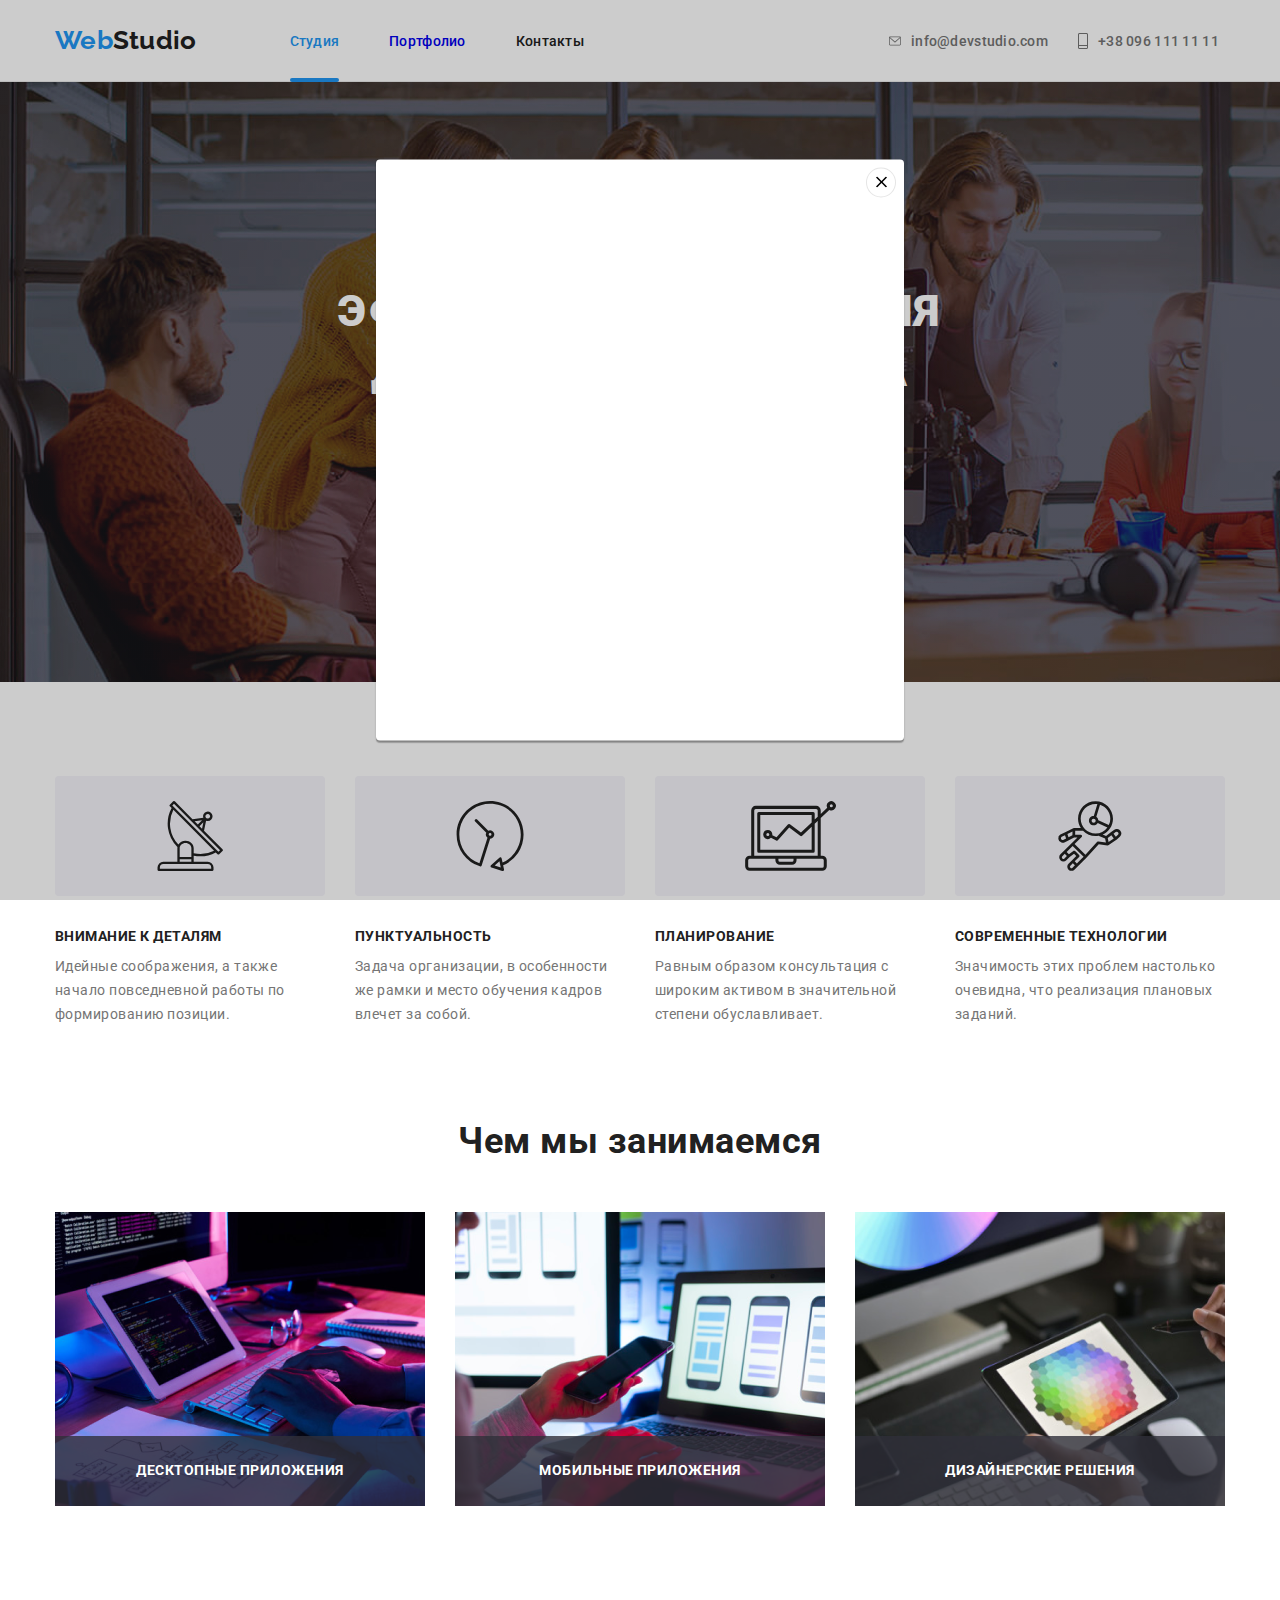
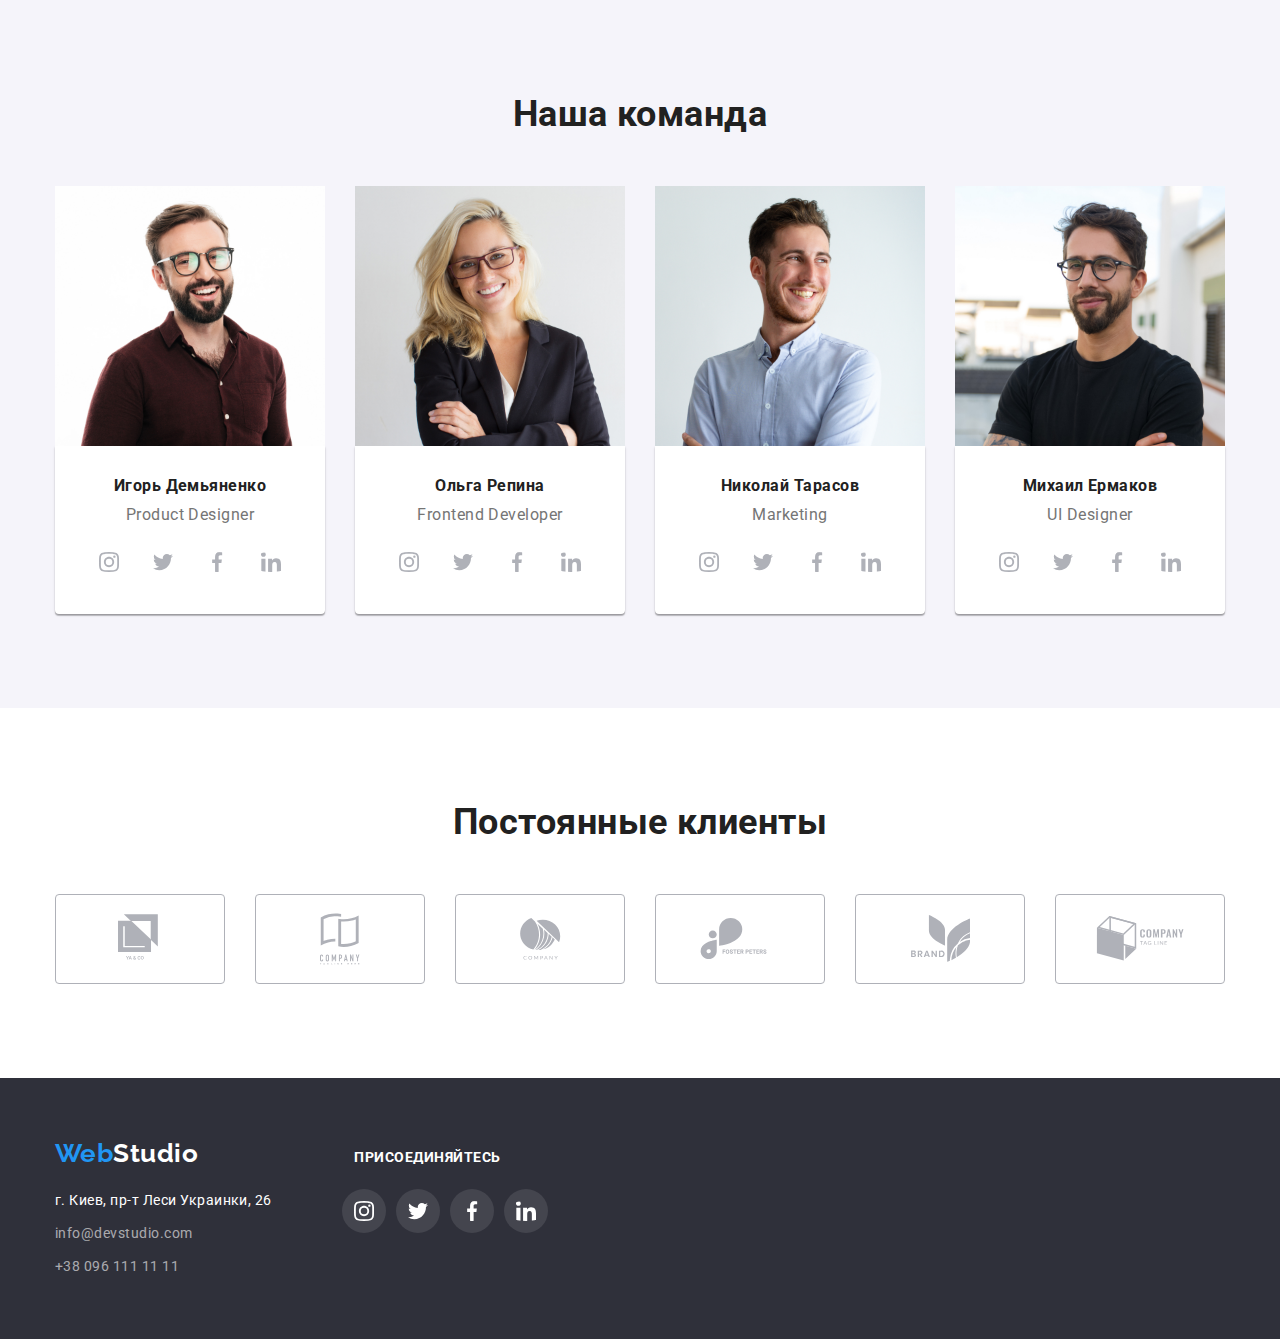
==== index.html @ 0d43e712 "copied" ====
<!DOCTYPE html>
<html lang="ru">
<head>
    <meta charset="UTF-8">
    <meta name="viewport" content="width=device-width, initial-scale=1.0">
    <title>Web-Studio 2.0</title>
    <link rel="stylesheet" href="https://cdnjs.cloudflare.com/ajax/libs/modern-normalize/1.0.0/modern-normalize.min.css" />
    <link rel="preconnect" href="https://fonts.gstatic.com">
    <link
        href="https://fonts.googleapis.com/css2?family=Raleway:wght@700&family=Roboto:ital,wght@0,100;0,300;0,400;0,500;0,700;0,900;1,100;1,300;1,400;1,500;1,700;1,900&display=swap"
        rel="stylesheet">
    <link rel="stylesheet" href="./CSS/styles.css">
</head>
<body>
    <div class="header-container">
    <header class="fontsize-header-footer-advantage main-blocks-centred">
    
        <!-- логотип -->
        <a class="logo" href="./index.html"><span>Web</span>Studio</a>
    
        <nav>
            
            <!-- основное меню -->
            <ul>
                <li class="light-box">
                    <a class="highlighted" href="./index.html">Студия</a>
                </li>
                <li>
                    <a href="./portfolio.html">Портфолио</a>
                </li>
                <li>
                    <a class="contacts-ref" href="">Контакты</a>
                </li>
            </ul>
            <!-- контакты -->
        </nav>
         <ul class="contacts-header">
           <li>
              <a class="contacts" href="mailto:info@devstudio.com">
                  <svg class="icon-mail">
                    <use href="./img/sprite.svg#icon-envelope">
                    </use>
                  </svg>
                info@devstudio.com
              </a>
          </li>
          <li>
            
            <a class="contacts" href="tel:+380961111111">
                <svg class="icon-phone">
                  <use href="./img/sprite.svg#icon-phone">
                  </use>
               </svg> 
                +38 096 111 11 11
            </a>
          </li>
        </ul>
    
    </header>
  </div>
    
      <main>
        <!-- Hero -->
        
        <section class="hero">
           
            <h1 class="hero-title">Эффективные решения <br>для вашего бизнеса</h1>
            <a class="order-btn" href="" data-modal-open>Заказать услугу</a>
           
        </section>
        <!-- наши преимущества -->
        <!-- <div class="background"> -->
        <h2 class="visually-hidden">Наши преимущества</h2>
          <section class="advantages fontsize-header-footer-advantage">
            
            <ul class="advantages-list main-blocks-centred">
                <li>
                    
                    <svg class="icon-advantages">
                        <use href="./img/sprite.svg#icon-plate">
                        </use>
                    </svg>
                    <h3 class="font-caps">Внимание к деталям</h3>
                    <p>Идейные соображения, а также начало повседневной работы по формированию позиции.</p>
                </li>
                <li>
                    <svg class="icon-advantages">
                        <use href="./img/sprite.svg#icon-clocks">
                        </use>
                    </svg>
                    <h3 class="font-caps">Пунктуальность</h3>
                    <p>Задача организации, в особенности же рамки и место обучения кадров влечет за собой.</p>
                </li>
                <li>
                    <svg class="icon-advantages">
                        <use href="./img/sprite.svg#icon-diagram1">
                        </use>
                    </svg>
                    <h3 class="font-caps">Планирование</h3>
                    <p>Равным образом консультация с широким активом в значительной степени обуславливает.</p>
                </li>
                <li>
                    <svg class="icon-advantages">
                        <use href="./img/sprite.svg#icon-spaceman">
                        </use>
                    </svg>
                    <h3 class="font-caps">Современные технологии</h3>
                    <p>Значимость этих проблем настолько очевидна, что реализация плановых заданий.</p>
                </li>
            </ul>
          </section>
          <!-- чем мы занимаемся -->
        <h2 class="section-title">Чем мы занимаемся</h2>

          <section class="business main-blocks-centred">
            
            <ul class="business-list">
              <li>
                <img src="./img/main/algorythm.png" width="370" alt="">
                <p class="font-caps flex-blocks-centred">десктопные приложения</p>
              </li>
                <li>
                    <img src="./img/main/phone.png" width="370" alt="">
                    <p class="font-caps flex-blocks-centred">мобильные приложения</p>
                </li>
                <li>
                    <img src="./img/main/paint.png" width="370" alt="">
                    <p class="font-caps flex-blocks-centred">дизайнерские решения</p>
                </li>
            </ul>
          </section>
        <!-- </div> -->
        <!-- наша команда -->
        <section class="team">
            <h2 class="section-title">Наша команда</h2>
            <ul class="team-list main-blocks-centred flex-blocks-centred">
                 <li>
                     <img src="./img/main/lukyanenko.jpg" width="270" alt="Лукьяненко">
                        <div class="team-item">
                         <b>Игорь Демьяненко</b>
                         <p>Product Designer</p>
                         <ul class="social-links">
                             <li> 
                                <a href="#">
                                <svg class="icon-social">
                                    <use href="./img/sprite.svg#icon-instagram-1">
                                    </use>
                                </svg>
                                </a>
                             </li>
                             <li class="twitter">
                                <a href="#">
                                    <svg class="icon-social">
                                        <use href="./img/sprite.svg#icon-twitter-1">
                                        </use>
                                    </svg>
                                </a>
                             </li>
                             <li class="facebook">
                                <a href="#">
                                    <svg class="icon-social">
                                        <use href="./img/sprite.svg#icon-facebook-1">
                                        </use>
                                    </svg>
                                </a>
                             </li>
                             <li class="linkedin">
                                <a href="#">
                                    <svg class="icon-social">
                                        <use href="./img/sprite.svg#icon-linkedin-1">
                                        </use>
                                    </svg>
                                </a>
                             </li>
                         </ul>
                        </div>
                    </li>
                 <li>
                     <img src="./img/main/repina.jpg" width="270" alt="Репина">
                    <div class="team-item">
                     <b>Ольга Репина</b>
                     <p>Frontend Developer</p>
                    <ul class="social-links">
                        <li>
                            <a href="#">
                                <svg class="icon-social">
                                    <use href="./img/sprite.svg#icon-instagram-1">
                                    </use>
                                </svg>
                            </a>
                        </li>
                        <li class="twitter">
                            <a href="#">
                                <svg class="icon-social">
                                    <use href="./img/sprite.svg#icon-twitter-1">
                                    </use>
                                </svg>
                            </a>
                        </li>
                        <li class="facebook">
                            <a href="#">
                                <svg class="icon-social">
                                    <use href="./img/sprite.svg#icon-facebook-1">
                                    </use>
                                </svg>
                            </a>
                        </li>
                        <li class="linkedin">
                            <a href="#">
                                <svg class="icon-social">
                                    <use href="./img/sprite.svg#icon-linkedin-1">
                                    </use>
                                </svg>
                            </a>
                        </li>
                    </ul>
                    </div>
                    </li>
                 <li>
                     <img src="./img/main/tarasov.jpg" width="270" alt="Тарасов">
                    <div class="team-item"> 
                         <b>Николай Тарасов</b>
                         <p>Marketing</p>
                        <ul class="social-links">
                            <li>
                                <a href="">
                                    <svg class="icon-social">
                                        <use href="./img/sprite.svg#icon-instagram-1">
                                        </use>
                                    </svg>
                                </a>
                            </li>
                            <li>
                                <a href="">
                                    <svg class="icon-social">
                                        <use href="./img/sprite.svg#icon-twitter-1">
                                        </use>
                                    </svg>
                                </a>
                            </li>
                            <li>
                                <a href="">
                                    <svg class="icon-social">
                                        <use href="./img/sprite.svg#icon-facebook-1">
                                        </use>
                                    </svg>
                                </a>
                            </li>
                            <li>
                                <a href="">
                                    <svg class="icon-social">
                                        <use href="./img/sprite.svg#icon-linkedin-1">
                                        </use>
                                    </svg>
                                </a>
                            </li>
                        </ul>
                    </div>
                    </li>
                 <li>
                    <img src="./img/main/ermakov.jpg" width="270" alt="Ермаков">
                  <div class="team-item">
                     <b>Михаил Ермаков</b>
                     <p>UI Designer</p>
                    <ul class="social-links">
                        <li> 
                            <a href="#">
                                <svg class="icon-social">
                                    <use href="./img/sprite.svg#icon-instagram-1">
                                    </use>
                                </svg>
                            </a>
                        </li>
                        <li>
                            <a href="#">
                                <svg class="icon-social">
                                    <use href="./img/sprite.svg#icon-twitter-1">
                                    </use>
                                </svg>
                            </a>
                        </li>
                        <li>
                            <a href="#">
                                <svg class="icon-social">
                                    <use href="./img/sprite.svg#icon-facebook-1">
                                    </use>
                                </svg>
                            </a>
                        </li>
                        <li>
                            <a href="#">
                                <svg class="icon-social">
                                    <use href="./img/sprite.svg#icon-linkedin-1">
                                    </use>
                                </svg>
                            </a>
                        </li>
                    </ul>
                  </div>
                 </li>
            </ul>
        </section>
        
            
<section class="customers">
    <h2 class="section-title">Постоянные клиенты</h2>
<ul class="customers-list main-blocks-centred flex-blocks-centred">
    <li class="customers-item">
        <a href="#">
        <svg class="customers-icon" width="44" height="49" >
             <use href="./img/sprite.svg#icon-logo-1">
             </use>
        </svg>
        </a>
    </li>
    <li class="customers-item">
        <a href="#">
        <svg class="customers-icon" width="40" height="52" >
             <use href="./img/sprite.svg#icon-logo-2">
             </use>
        </svg>
        </a>
    </li>
    <li class="customers-item">
        <a href="#">
        <svg class="customers-icon" width="41" height="42" >
             <use href="./img/sprite.svg#icon-logo-3">
             </use>
        </svg>
        </a>
    </li>
    <li class="customers-item">
        <a href="#">
        <svg class="customers-icon" width="80" height="42" >
            <use href="./img/sprite.svg#icon-logo-4">
            </use>
        </svg>
        </a>
    </li>
    <li class="customers-item">
        <a href="#">
        <svg class="customers-icon" width="59" height="47">
            <use href="./img/sprite.svg#icon-logo-5">
            </use>
        </svg>
        </a>
    </li>
    <li class="customers-item">
        <a href="#">
        <svg class="customers-icon" width="89" height="45">
            <use href="./img/sprite.svg#icon-logo-6">
            </use>
        </svg>
        </a>
    </li>
</ul>
 </section>
    </main>
<div class="footer-container">
    <footer class="fontsize-header-footer-advantage main-blocks-centred">
        <div class="logo-social-title">
            <a class="logo logo-footer" href=""><span>Web</span>Studio</a>
            <h3 class="font-caps social-heading">присоединяйтесь</h3>
        </div>
<div class="address-social">
        <address>
            <ul>
                <li>г. Киев, пр-т Леси Украинки, 26</li>
                <li><a class="contacts-footer" href="mailto:info@devstudio.com">info@devstudio.com</a></li>
                <li><a class="contacts-footer" href="tel:+380961111111">+38 096 111 11 11</a></li>
            </ul>
        </address>
        
    
        
        <ul class="social-links">
            <li>
                <a class="social-link-footer" href="">
                    <svg class="icon-social">
                        <use href="./img/sprite.svg#icon-instagram-1">
                        </use>
                    </svg>
                </a>
            </li>
            <li>
                <a class="social-link-footer" href="">
                    <svg class="icon-social">
                        <use href="./img/sprite.svg#icon-twitter-1">
                        </use>
                    </svg>
                </a>
            </li>
            <li>
                <a class="social-link-footer" href="">
                    <svg class="icon-social">
                        <use href="./img/sprite.svg#icon-facebook-1">
                        </use>
                    </svg>
                </a>
            </li>
            <li>
                <a class="social-link-footer" href="">
                    <svg class="icon-social">
                        <use href="./img/sprite.svg#icon-linkedin-1">
                        </use>
                    </svg>
                </a>
            </li>
        </ul>
     </div> 
    </footer>
</div>
<div class="backdrop" data-modal>
    <div class="modal">
        <button type="button" class="modal-close-btn" data-modal-close>
            <svg class="icon-modal-close" width="11" height="11">
                <use href="./img/sprite.svg#icon-close-1">
                </use>
            </svg>
        </button>
    </div>
</div>
<script src="./js/modal.js"></script>
</body>
</html>
---- CSS/styles.css ----
/* определение переменных */

:root {
	--font-description-item-color: #757575;
	--font-heading-color: #212121;
	--accent-color: #ffffff;
	--background-footer-hero-color: #2f303a;
	--background-basic-color: #e5e5e5;
	--background-team-button-color: #f5f4fa;
	--hover-web-color: #2196f3;
	--font-family: 'Roboto';
	--font-style: normal;
	--address-color: #757575;
	--fontsize-header-footer-advantage: 14px;
	--fontsize-team-projectsdesc-buttons: 16px;
}

/* глобальные настройки и сброс по умолчанию*/

*,
*::before,
*::after {
	box-sizing: border-box;
	margin: 0px;
	padding: 0px;
}

:visited {
	color: inherit;
	
}
li {
	list-style: none;
}
a {
	text-decoration: none;
	display: block;
	
}
a, button {
	transition: 250ms cubic-bezier(0.4, 0, 0.2, 1);
}

img {
	display: block;
}

body {
	font-family: var(--font-family), sans-serif;
	font-style: var(--font-style);
	letter-spacing: 0.03em;
	font-weight: normal;
	
	font-size: var(--fontsize-team-projectsdesc-buttons);
	/* background-color: var(--background-basic-color); */
}
/* ======= класс, который прячет ====== */
.visually-hidden {
  position: absolute !important;
  clip: rect(1px 1px 1px 1px); /* IE6, IE7 */
  clip: rect(1px, 1px, 1px, 1px);
  padding: 0 !important;
  border: 0 !important;
  height: 1px !important;
  width: 1px !important;
  overflow: hidden;
}

/* утилита задает размер главным блокам и размещает их по центру */

.main-blocks-centred{
	width:1200px; 
	padding-left: 15px;
	padding-right: 15px;
	margin-left: auto;
	margin-right: auto;
}

.flex-blocks-centred {
	display: flex;
	align-items: center;
	justify-content: center;
}
/* утилита задает размер шрифту в header, footer, блоку advantages */

.fontsize-header-footer-advantage {
	font-size: var(--fontsize-header-footer-advantage);
}

/* настройки для заголовков секций */
.section-title {
	font-weight: bold;
	font-size: 36px;
	line-height: 1.16;
	text-align: center;
	color: var(--font-heading-color);
	
}
/* шрифт для фрагментов в верхнем регистре */
.font-caps {
	font-weight: bold;
	line-height: 1.14;
	text-transform: uppercase;
	font-size: 14px;
}
.backdrop {
	position: fixed;
	top: 0;
	left: 0;
	width: 100%;
	height: 100%;
	background: rgba(0, 0, 0, 0.2);
	opacity: 1;
	transition: opacity 250ms cubic-bezier(0.4, 0, 0.2, 1);
	
}
.backdrop.is-hidden .modal{
	transform: translate( -50%, -50%) scale(1.1);
}

.backdrop .modal {
	
	position: absolute;
	top: 50%;
	left: 50%;
	transform: translate( -50%, -50%) scale(1);
    width: 528px;
    height: 581px;
    
    background: #FFFFFF;
    box-shadow: 0px 1px 3px rgba(0, 0, 0, 0.12), 0px 1px 1px rgba(0, 0, 0, 0.14), 0px 2px 1px rgba(0, 0, 0, 0.2);
    border-radius: 4px;
	transition: transform 250ms cubic-bezier(0.4, 0, 0.2, 1);
	
}
.modal-close-btn {
	position: absolute;
	top: 8px;
	right: 8px;
    width: 30px;
    height: 30px;
	background: #FFFFFF;
    border: 1px solid rgba(0, 0, 0, 0.1);
	border-radius: 50%;
	cursor: pointer;
}
.is-hidden {
	visibility: 0;
	opacity: 0;
	pointer-events:none;
}

/* ======================== HEADER ======================== */

 .header-container { 
	
	background-color: var(--accent-color);
	border-bottom: 1px solid #ECECEC;
}

header {
	display: flex;
	align-items: center;
	/* justify-content: space-between; */
	padding: 25px 0;
	font-weight: 500;
	line-height: 1;
	letter-spacing: 0.02em;
	color: var(--font-heading-color);
	

}
.highlighted {
	color: var(--hover-web-color);
	
}
.light-box {
    position: relative;
	
}

.highlighted::after {
	position: absolute;
	bottom: -34px;
	content: "";
	display: block;
	width: 100%;
	height: 4px;
    background: #2196F3;
    border-radius: 2px;
}


nav {
	margin-left: 93px;
}
.contacts-header {
	margin-left: 305px;
}

header ul {
	display: flex;
}


nav li:not(:first-child) {
    margin-left: 50px;
}
.contacts-header li{
	display: flex;
	align-items: center;
}
.contacts-header li:last-child {
	margin-left: 30px;
}


.contacts {
	color: var(--font-description-item-color);
	display:flex;
	align-items: center;
}

/* ============== ЛОГОТИП ==============*/
.logo {
	font-family: 'Raleway', sans-serif;
	font-style: normal;
	font-weight: bold;
	font-size: 26px;
	line-height: 1.2;
	color: var(--font-heading-color);
}

.logo span {
	color: var(--hover-web-color);
}

.icon-mail {
	width: 12px;
	height: 10px;
	margin-right: 10px;
	fill: currentColor;
}
.icon-phone {
	width: 10px;
	height: 16px;
	margin-right: 10px;
	fill: currentColor;
}

/* ======================== FOOTER ======================== */

.footer-container {
	
	background-color: var(--background-footer-hero-color);
	padding: 60px 0px;
}
footer {	
	line-height: 1.71;
	font-style: var(--font-style);
	--font-heading-color: var(--accent-color);	
}

.logo-social-title {
	display: flex;
	align-items: baseline;
}

address {
	font-style: inherit;
	color: var(--font-heading-color);
}

.logo-footer {
	display: block; 
	padding-bottom: 20px;
}
footer li:not(:last-child) {
	margin-bottom: 9px;
}
.social-heading {
	color: var(--accent-color);
	margin-left: 156px;
	
}
.address-social {
	display: flex;
}

.contacts-footer {
	color: rgba(255, 255, 255, 0.6);
}

.social-links{
	
	display: flex;
	justify-content: center;
	text-align: center;	
}
address {
	margin-right: 70px;
}

/* ========== HOVER AND FOCUS ============= */

header a:hover,
header a:focus {
	color: var(--hover-web-color);
}
/* соц сети в команде */
.team-item a:hover,  
.team-item a:focus {
	background-color: var(--hover-web-color);
	color: var(--accent-color);
 }
/* кнопки фильтра в портфолио */
.filter-btn:hover,
.filter-btn:focus {
	background-color: var(--hover-web-color);
	color: var(--accent-color);
	box-shadow: 0px 3px 1px rgba(0, 0, 0, 0.1), 0px 1px 2px rgba(0, 0, 0, 0.08), 0px 2px 2px rgba(0, 0, 0, 0.12);
}
/* фото работ в портфолио */
.photo-work a:hover,
.photo-work a:focus {
	box-shadow: 0px 1px 1px rgba(0, 0, 0, 0.12), 0px 4px 4px rgba(0, 0, 0, 0.06), 1px 4px 6px rgba(0, 0, 0, 0.16); 
}
.photo-work a:hover .overlay,
.photo-work a:focus .overlay {
	transform: translateY(0);
} 
/* соц сети в футере */
.social-link-footer:hover,
.social-link-footer:focus {
	background: #2196F3;
	color: var(--accent-color);
}
/* лого клиентов */
.customers-item a:hover,
.customers-item a:focus {
	color: var(--hover-web-color);
	
}
.contacts:hover,
.contacts:focus {
	color: var(--hover-web-color);
	fill: var(--hover-web-color);
}

/* =========== social links icons ======= */

.icon-social {
	height: 44px;
	width: 44px;
	padding: 12px 0px;
	fill: currentColor;
	border-radius: 50%;
	
}

.social-links>li:not(:first-child) {
	margin-left: 10px;
}
/* social links in footer */
.social-links a {
	width: 44px; 
	height: 44px; 
	border-radius: 50%;
	color:var(--accent-color);
	background: rgba(255, 255, 255, 0.1);
}
/* social links in team */
.team-item a {
	color: #AFB1B8;
}




 
/* ========== HERO ============= */

.hero {
	/* background-color: var(--background-footer-hero-color); */
	max-width: 1600px;
	min-height: 600px;
	margin-left: auto;
	margin-right: auto;
	padding-top: 200px;
	padding-bottom: 200px;
	text-align: center;
	background-image: linear-gradient(to right, rgba(47, 48, 58, 0.4),
	rgba(47, 48, 58, 0.4)
	   ),
	   url("../img/overlay.jpg");
	   

	
}
.hero-title {
	
	font-weight: 900;
	font-size: 44px;
	line-height: 1.36;
		
	letter-spacing: 0.06em;
	text-transform: uppercase;
	color: var(--accent-color);
	
}

.order-btn {

	display: inline-block;
	padding: 10px 32px;
	min-width: 200px;
	margin-top: 30px;

	font-weight: bold;
	line-height: 1.87;
	letter-spacing: 0.06em;

	border-radius: 4px;
	box-shadow: 0px 4px 4px rgba(0, 0, 0, 0.15);
	color: var(--accent-color);
	background-color: var(--hover-web-color);
	
}

/* ============ НАШИ ПРЕИМУЩЕСТВА =============== */
.advantages {
	padding: 94px 0;
	
	/* background-color: var(--background-basic-color); */
}
.advantages-list {
	
	display: flex;
	justify-content: center;

}

.advantages-list li {
	width: 270px;
}
.advantages-list li:not(:last-child){
	margin-right: 30px;
}


.advantages-list h3{
	
	color: var(--font-heading-color);
	margin-bottom: 10px;
}
.advantages-list p {
	line-height: 1.7;
	color: var(--font-description-item-color);
}
.icon-advantages {
	width: inherit;
	height: 120px;
	padding: 25px 0px;
	margin-bottom: 30px;
	background: #F5F4FA;
	border-radius: 4px;
	fill: #212121;
}
/* ============= ЧЕМ МЫ ЗАНИМАЕМСЯ ============ */


.business {
	margin-top: 50px;
	padding-bottom: 94px;
	
}
.business-list p {
	
	position: absolute;
	bottom: 0;
	width: 100%;
	background: rgba(47, 48, 58, 0.8);
	height: 70px;
    color: var(--accent-color);
    
}


.business-list li{
    position: relative;
}

.business-list {
	display: flex;
	justify-content: center;
	margin: 0px auto;
	
}
.business-list li:not(:last-child){
	margin-right: 30px;
}

/* ============ НАША КОМАНДА =============== */
	
.team {
	background-color: var(--background-team-button-color);
	line-height: 1.19;
	text-align: center;
	color: var(--font-description-item-color);
	padding: 94px 0;
	
	
}
/* .team ul { 
	display: flex;
	justify-content: center;
	text-align: center;
	 margin-top: 50px;
} */

.team-list {
	padding-top: 50px;
}

.team-list>li:not(:first-child) {
	margin-left: 30px;
}


.team b {
	display: block;
	color: var(--font-heading-color);
	
}
.team p {
	 margin-top: 10px;
	 margin-bottom: 16px;	
	
}
.team-item {
	padding-top: 30px;
	padding-bottom: 30px;
	box-shadow: 0px 1px 3px rgba(0, 0, 0, 0.12), 0px 1px 1px rgba(0, 0, 0, 0.14), 0px 2px 1px rgba(0, 0, 0, 0.2);
	border-radius: 0px 0px 4px 4px;
	background: var(--accent-color);
}


/* =============== CUSTOMERS ================== */
.customers {
	/* background-color: var(--background-basic-color);	  */
	padding: 94px 0;
	
}

.customers-list {
	/* display: flex; 
	align-items: center;
	justify-content: center;*/
	margin-top: 50px;
}
.customers-list>li:not(:first-child) {
	margin-left: 30px;
}
.customers-item a {
	width: 170px;
	height: 90px;
	display: flex;
	align-items: center;
	justify-content: center;
	border: 1px solid; 
	border-radius: 4px;
	color: #AFB1B8;
}
.customers-icon {
	fill: currentColor;
}

/*============== СТРАНИЦА ПОРТФОЛИО ===================== */

/* КНОПКИ ФИЛЬТРА */
.portfolio {
	padding: 94px 0;
}

.filter {
	
	display: flex;
	justify-content: center;
	
}
.filter-btn {
	
	text-align: center;
	min-width: 84px;
	padding: 6px 22px;

	font-weight: 500;
	line-height: 1.62;
	font-family: inherit;
	font-style: inherit;
	letter-spacing: inherit;
	font-size: inherit;
	
	border-radius: 4px;
	border: 0px;
	color: var(--font-heading-color);
	background-color: var(--background-team-button-color);

	cursor: pointer;
}

.filter li:not(:last-child) {
	margin-right: 8px;
}

/* ============= ФОТО РАБОТ ============== */

.photo-work {
	display: flex;
	flex-wrap: wrap;
	padding-top: 50px;
	
}
.photo-work li:not(:nth-child(3n)){
	margin-right: 27px;
}
.photo-work li{
	border: 1px solid #EEEEEE; 
	background: var(--accent-color);
	margin-bottom: 30px;
}
.photo-work li:nth-last-child(-n + 3) {
    margin-bottom: 0px;
}

.img-wrap {
	position: relative;
	overflow: hidden; 
}
.overlay {
	position: absolute;
	width: 100%;
	height: 100%;
	top: 0;
	padding: 0 24px;
	background: rgba(33, 150, 243, 0.9);
	color: var(--accent-color);
	line-height: 1.87;
    transform: translateY(100%);
	transition: transform 250ms cubic-bezier(0.4, 0, 0.2, 1);
    
}

.photo-work b, .photo-work p {
	margin-left: 24px;
}
.photo-work b {
	display:block;
	font-weight: bold;
	margin-top: 20px;
	margin-bottom: 4px;
	font-size: 18px;
	line-height: 2;
	letter-spacing: 0.06em;
	color: var(--font-heading-color);
	
}
.photo-work p {
	line-height: 1.87;
	color: var(--font-description-item-color);
	padding-bottom: 20px;
}
.photo-work a {
	width: inherit;
	height: inherit;
}
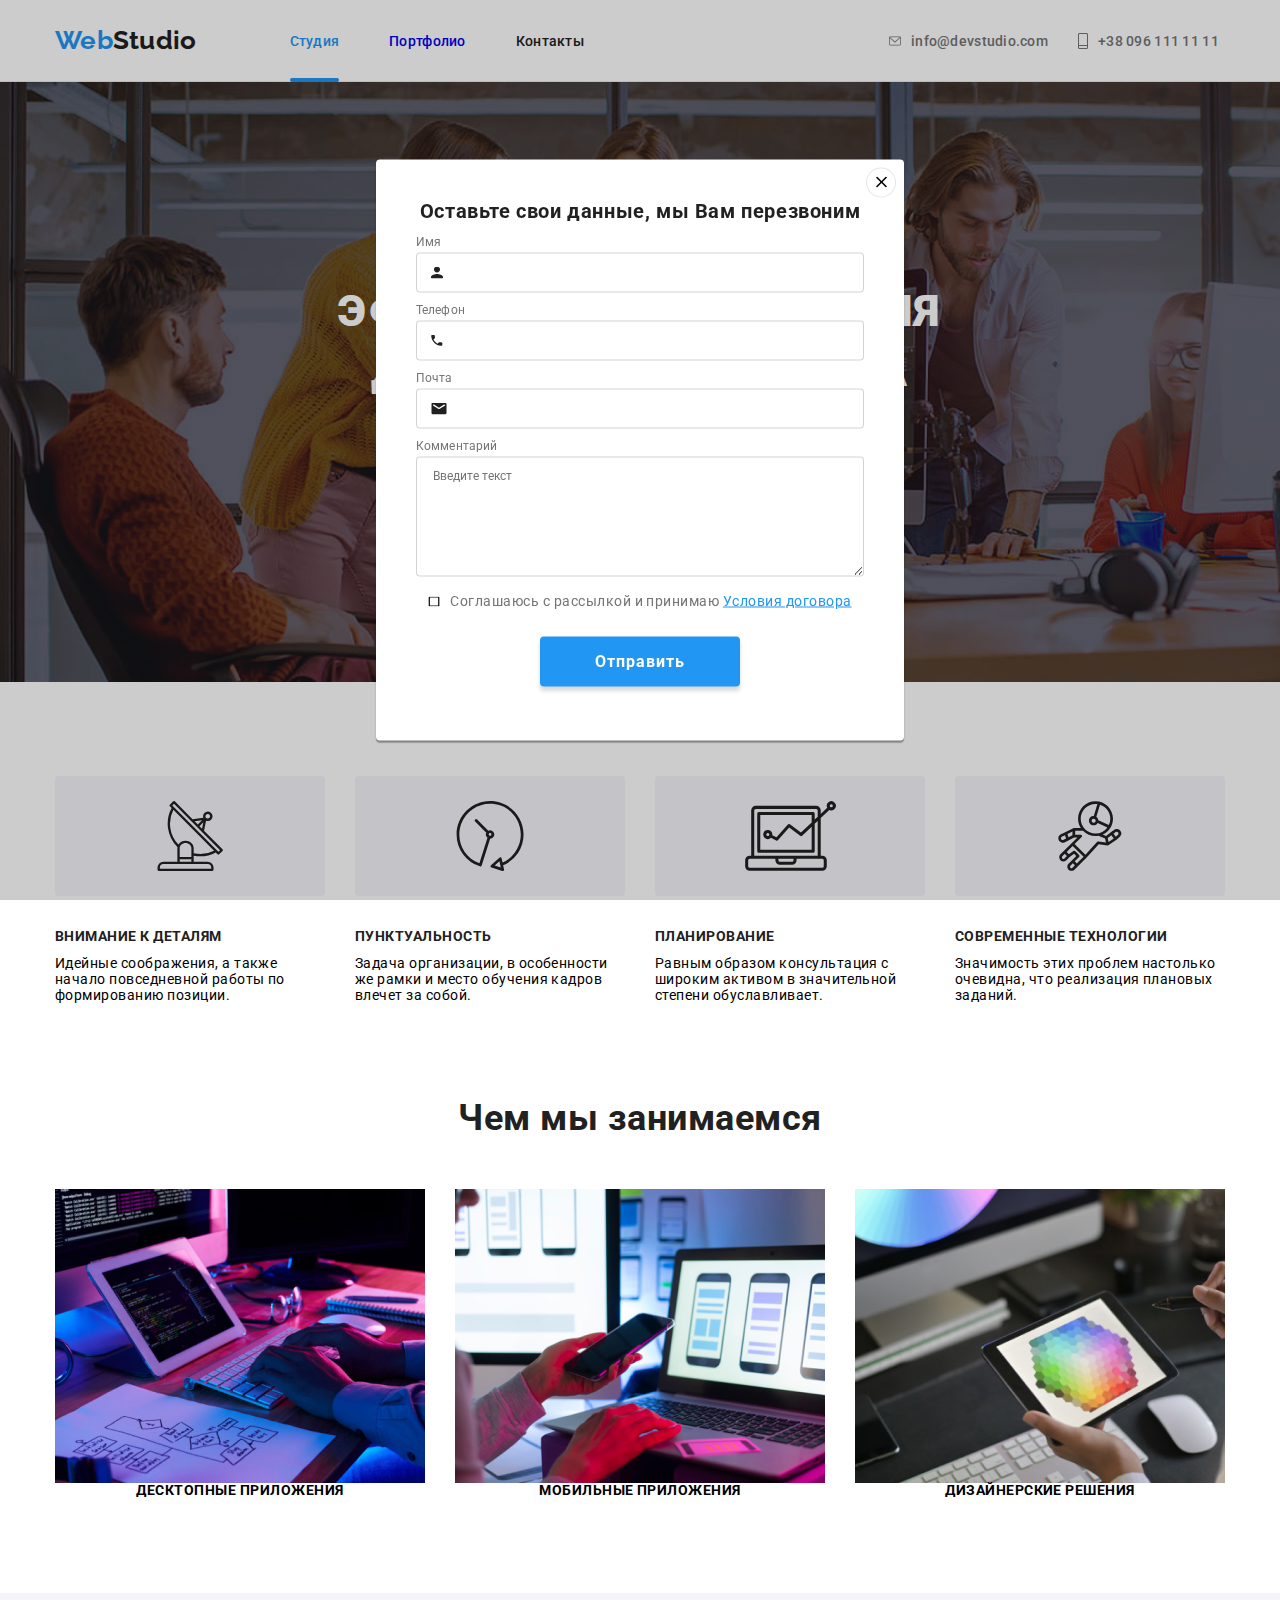
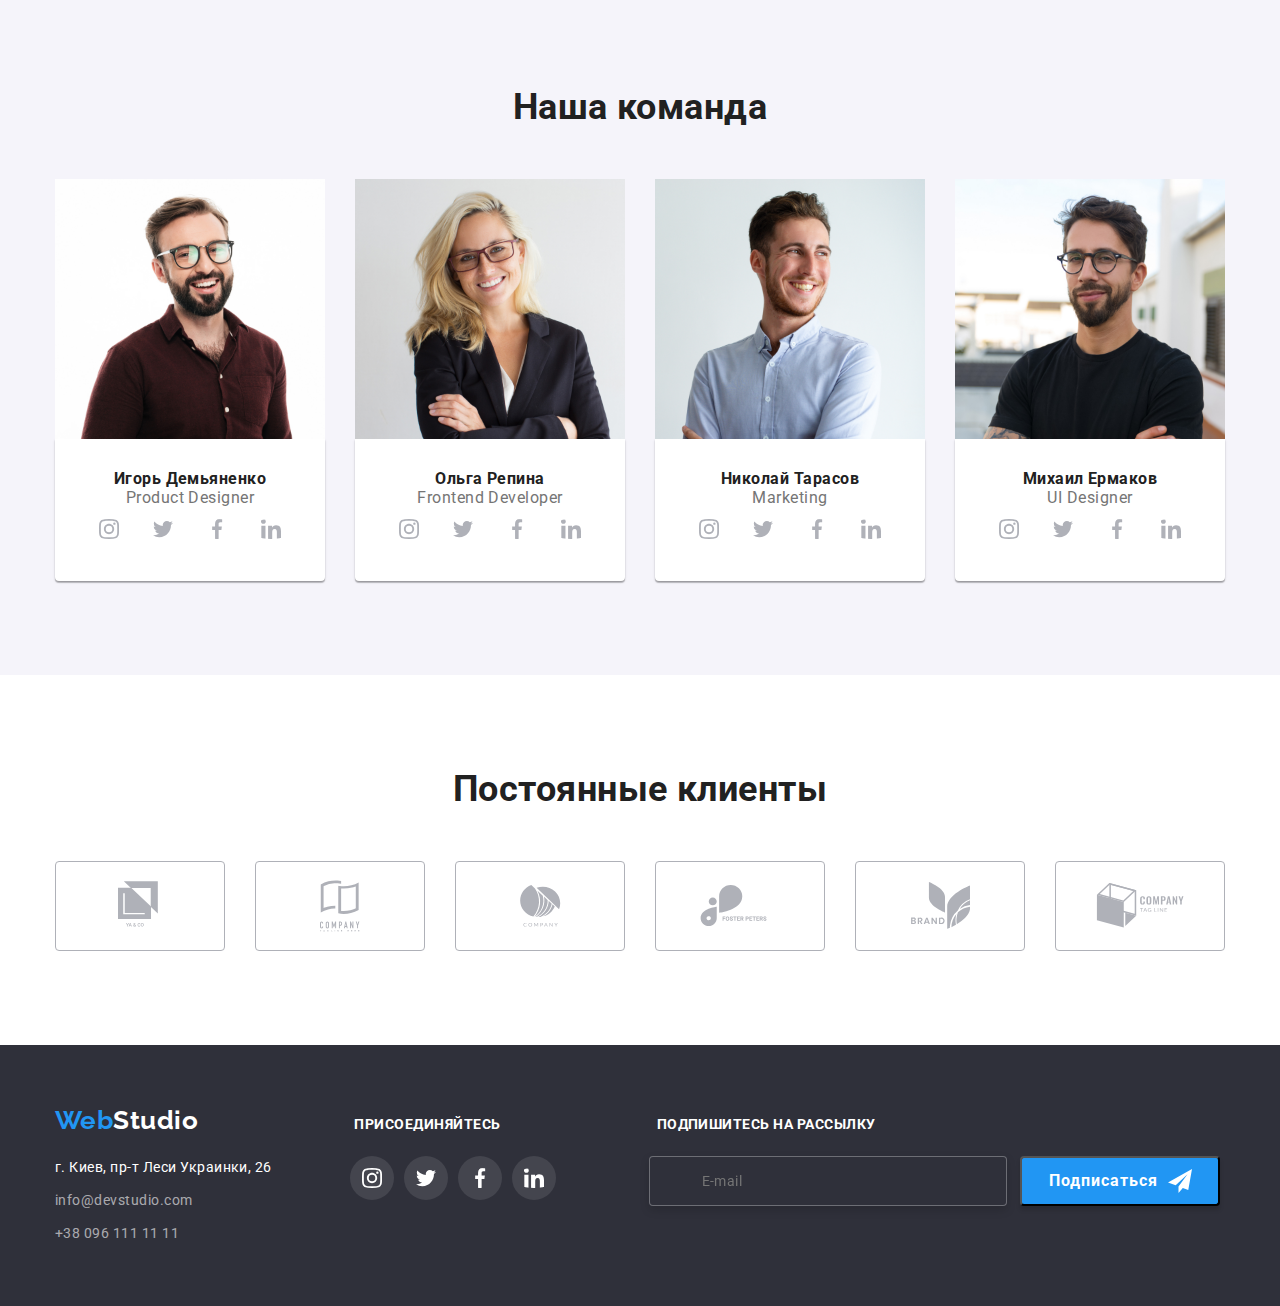
==== commit 6b4ad238: "autosave" ====
--- a/index.html
+++ b/index.html
@@ -81,7 +81,7 @@
                         </use>
                     </svg>
                     <h3 class="font-caps">Внимание к деталям</h3>
-                    <p>Идейные соображения, а также начало повседневной работы по формированию позиции.</p>
+                    <span>Идейные соображения, а также начало повседневной работы по формированию позиции.</span>
                 </li>
                 <li>
                     <svg class="icon-advantages">
@@ -89,7 +89,7 @@
                         </use>
                     </svg>
                     <h3 class="font-caps">Пунктуальность</h3>
-                    <p>Задача организации, в особенности же рамки и место обучения кадров влечет за собой.</p>
+                    <span>Задача организации, в особенности же рамки и место обучения кадров влечет за собой.</span>
                 </li>
                 <li>
                     <svg class="icon-advantages">
@@ -97,7 +97,7 @@
                         </use>
                     </svg>
                     <h3 class="font-caps">Планирование</h3>
-                    <p>Равным образом консультация с широким активом в значительной степени обуславливает.</p>
+                    <span>Равным образом консультация с широким активом в значительной степени обуславливает.</span>
                 </li>
                 <li>
                     <svg class="icon-advantages">
@@ -105,7 +105,7 @@
                         </use>
                     </svg>
                     <h3 class="font-caps">Современные технологии</h3>
-                    <p>Значимость этих проблем настолько очевидна, что реализация плановых заданий.</p>
+                    <span>Значимость этих проблем настолько очевидна, что реализация плановых заданий.</span>
                 </li>
             </ul>
           </section>
@@ -117,15 +117,15 @@
             <ul class="business-list">
               <li>
                 <img src="./img/main/algorythm.png" width="370" alt="">
-                <p class="font-caps flex-blocks-centred">десктопные приложения</p>
+                <span class="font-caps flex-blocks-centred">десктопные приложения</span>
               </li>
                 <li>
                     <img src="./img/main/phone.png" width="370" alt="">
-                    <p class="font-caps flex-blocks-centred">мобильные приложения</p>
+                    <span class="font-caps flex-blocks-centred">мобильные приложения</span>
                 </li>
                 <li>
                     <img src="./img/main/paint.png" width="370" alt="">
-                    <p class="font-caps flex-blocks-centred">дизайнерские решения</p>
+                    <span class="font-caps flex-blocks-centred">дизайнерские решения</span>
                 </li>
             </ul>
           </section>
@@ -138,7 +138,7 @@
                      <img src="./img/main/lukyanenko.jpg" width="270" alt="Лукьяненко">
                         <div class="team-item">
                          <b>Игорь Демьяненко</b>
-                         <p>Product Designer</p>
+                         <span>Product Designer</span>
                          <ul class="social-links">
                              <li> 
                                 <a href="#">
@@ -179,7 +179,7 @@
                      <img src="./img/main/repina.jpg" width="270" alt="Репина">
                     <div class="team-item">
                      <b>Ольга Репина</b>
-                     <p>Frontend Developer</p>
+                     <span>Frontend Developer</span>
                     <ul class="social-links">
                         <li>
                             <a href="#">
@@ -220,7 +220,7 @@
                      <img src="./img/main/tarasov.jpg" width="270" alt="Тарасов">
                     <div class="team-item"> 
                          <b>Николай Тарасов</b>
-                         <p>Marketing</p>
+                         <span>Marketing</span>
                         <ul class="social-links">
                             <li>
                                 <a href="">
@@ -261,7 +261,7 @@
                     <img src="./img/main/ermakov.jpg" width="270" alt="Ермаков">
                   <div class="team-item">
                      <b>Михаил Ермаков</b>
-                     <p>UI Designer</p>
+                     <span>UI Designer</span>
                     <ul class="social-links">
                         <li> 
                             <a href="#">
@@ -361,6 +361,7 @@
         <div class="logo-social-title">
             <a class="logo logo-footer" href=""><span>Web</span>Studio</a>
             <h3 class="font-caps social-heading">присоединяйтесь</h3>
+            <h3 class="font-caps social-heading">подпишитесь на рассылку</h3>
         </div>
 <div class="address-social">
         <address>
@@ -407,6 +408,19 @@
                 </a>
             </li>
         </ul>
+
+        <form>
+            <input class="email-footer"  type="email" name="email" placeholder="    E-mail" />
+            <button type="submit" class="send-btn">
+            <section class="flex-blocks-centred">
+                <span class="send">Подписаться</span>
+                <svg class="icon-send" width="24" height="24">
+                    <use href="./img/sprite.svg#icon-send">
+                    </use>
+                </svg>
+            </section>
+            </button>
+        </form>
      </div> 
     </footer>
 </div>
@@ -418,6 +432,44 @@
                 </use>
             </svg>
         </button>
+
+        
+
+        <form name="contact-form" class="contact-form">
+            <h3 class="contact-heading">Оставьте свои данные, мы Вам перезвоним</h3>
+
+         <section class="contact-form-wrap">
+            
+
+            <label for="name" class="name">
+               Имя 
+               <input type="text" name="name" id="name" placeholder="">
+            </label>
+
+            <label for="tel" class="tel">
+                Телефон
+                <input type="tel" name="tel" id="tel" placeholder="">
+            </label>
+            <label for="email" class="email">
+                Почта
+                <input type="email" name="email" id="email" placeholder="">
+            </label>
+            <label for="comments">
+                Комментарий
+            <textarea name="comments" id="comments" cols="30" rows="10" placeholder="Введите текст"></textarea>
+            </label>
+         </section>
+          <div class="confirmation flex-blocks-centred">
+                <svg class="icon-mail">
+                <use href="./img/sprite.svg#icon-confirm">
+                </use>
+            </svg>
+            <span>Соглашаюсь с рассылкой и принимаю <a href="">Условия договора</a></span>
+         </div>
+            <button type="submit" class="contact-form-btn"> Отправить </button>
+         
+          
+        </form>
     </div>
 </div>
 <script src="./js/modal.js"></script>
--- a/CSS/styles.css
+++ b/CSS/styles.css
@@ -104,6 +104,26 @@
 	text-transform: uppercase;
 	font-size: 14px;
 }
+/* ============= СТИЛИ ДЛЯ КНОПОК =============== */
+.button-style {
+	
+	font-weight: bold;
+    letter-spacing: 0.06em;
+	font-family: var(--font-family);
+	font-style: var(--font-style);
+	letter-spacing: 0.06em;
+	font-size: 16px;
+
+    border: 0px;
+	border-radius: 4px;
+	background: var(--hover-web-color);
+    box-shadow: 0px 4px 4px rgba(0, 0, 0, 0.15);
+    color: var(--accent-color);
+
+	cursor: pointer;
+}
+
+/* ============== MODAL WINDOW ======= */
 .backdrop {
 	position: fixed;
 	top: 0;
@@ -124,6 +144,7 @@
 	position: absolute;
 	top: 50%;
 	left: 50%;
+
 	transform: translate( -50%, -50%) scale(1);
     width: 528px;
     height: 581px;
@@ -134,6 +155,7 @@
 	transition: transform 250ms cubic-bezier(0.4, 0, 0.2, 1);
 	
 }
+
 .modal-close-btn {
 	position: absolute;
 	top: 8px;
@@ -151,6 +173,128 @@
 	pointer-events:none;
 }
 
+.contact-heading {
+	margin-top: 40px;
+	margin-bottom: 12px;
+	font-weight: bold;
+    font-size: 20px;
+    line-height: 1.15;
+    text-align: center;
+    letter-spacing: 0.03em;
+    color: #212121;
+}
+
+.contact-form-wrap {
+    display: flex;
+	flex-direction: column;
+	width: 448px;
+	margin: 12px auto 0px;
+
+    font-size: 12px;
+    line-height: 1.17;
+    letter-spacing: 0.01em;
+    color: #757575;
+
+}
+
+
+
+input[placeholder]{
+	padding-left: 38px;
+}
+
+textarea[placeholder]{
+	padding: 12px 16px;
+}
+textarea{
+	display: block;
+	width: 448px;
+    height: 120px;
+	margin-top: 4px;
+    border: 1px solid rgba(33, 33, 33, 0.2);
+    box-sizing: border-box;
+    border-radius: 4px;
+}
+
+.contact-form input{
+	display: block;
+	min-width: 448px;
+	height: 40px;
+
+	margin-top: 4px;
+    margin-bottom: 10px;
+
+	border: 1px solid rgba(33, 33, 33, 0.2);
+    border-radius: 4px;
+}
+.contact-form label {
+	position: relative;
+}
+
+.name {
+	--icon-type: url("../img/icon-name.svg");
+}
+.tel {
+	--icon-type: url("../img/icon-tel.svg");
+}
+.email {
+	--icon-type: url("../img/icon-mail.svg");
+}
+
+.contact-form-wrap label:not(:last-child)::before{
+	position: absolute;
+	top: 32px;
+	left: 15px;
+	display: block;
+	
+	content: "";
+	width: 16px;
+	height: 12px;
+	background-image: var(--icon-type);
+	background-repeat: no-repeat;
+	background-size: contain;
+	color: var(--font-heading-color);
+}
+.confirmation{
+	margin-top: 20px;
+}
+
+.confirmation span{
+	font-size: 14px;
+    line-height: 1.7px;
+    /* letter-spacing: 0.03em; */
+    color: #757575;
+}
+.confirmation a{
+	display: inline-block;
+    color: var(--hover-web-color);
+	text-decoration: underline;
+}
+.contact-form-btn{
+	min-width: 200px;
+    height: 50px;
+	
+	margin-top: 30px; 
+	margin-bottom: 40px;
+	margin-left: 164px;
+	font-weight: bold;
+    line-height: 1.9;
+    letter-spacing: 0.06em;
+	font-family: var(--font-family);
+	font-style: var(--font-style);
+	letter-spacing: 0.06em;
+	font-size: 16px;
+
+    border: 0px;
+	border-radius: 4px;
+	background: var(--hover-web-color);
+    box-shadow: 0px 4px 4px rgba(0, 0, 0, 0.15);
+    color: var(--accent-color);
+
+	cursor: pointer;
+}
+
+
 /* ======================== HEADER ======================== */
 
  .header-container { 
@@ -299,8 +443,53 @@
 	text-align: center;	
 }
 address {
-	margin-right: 70px;
-}
+	margin-right: 78px;
+}
+.email-footer {
+
+    width: 358px;
+    height: 50px;
+    margin-left: 93px;
+
+    border: 1px solid rgba(255, 255, 255, 0.3);
+    filter: drop-shadow(0px 4px 4px rgba(0, 0, 0, 0.15));
+    border-radius: 4px;
+    letter-spacing: 0.03em;
+    line-height: 1.25;
+
+    background: #2F303A;
+    color: rgba(255, 255, 255, 0.6);
+
+}
+.send-btn{
+
+	min-width: 200px;
+    height: 50px;
+	margin-left: 10px;
+	
+    
+	font-weight: bold;
+    line-height: 1.9;
+    letter-spacing: 0.06em;
+	font-family: var(--font-family);
+	font-style: var(--font-style);
+	letter-spacing: 0.06em;
+	font-size: 16px;
+
+	border-radius: 4px;
+	background: var(--hover-web-color);
+    box-shadow: 0px 4px 4px rgba(0, 0, 0, 0.15);
+    color: var(--accent-color);
+
+	cursor: pointer;
+	
+}
+
+.icon-send {
+	margin-left: 10px;
+	fill: currentColor;
+}
+
 
 /* ========== HOVER AND FOCUS ============= */
 
@@ -592,7 +781,6 @@
 }
 .filter-btn {
 	
-	text-align: center;
 	min-width: 84px;
 	padding: 6px 22px;
 
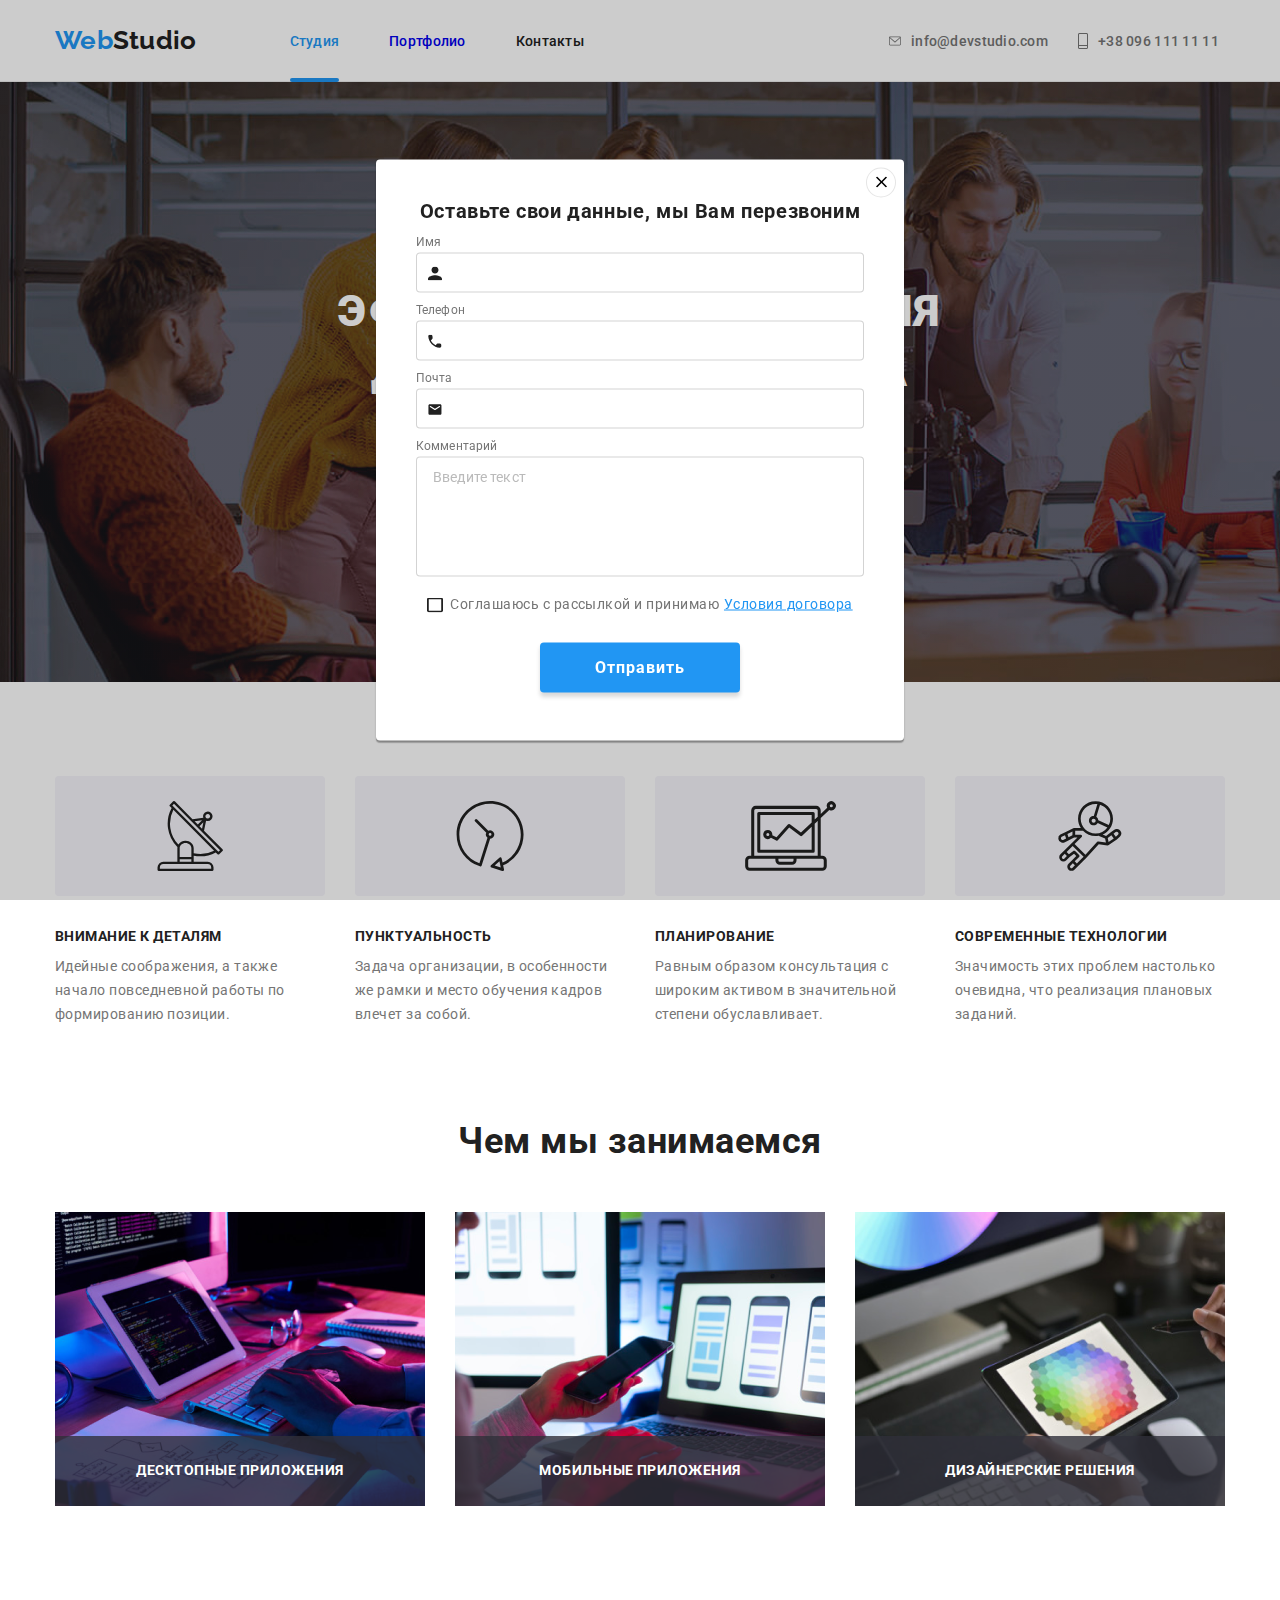
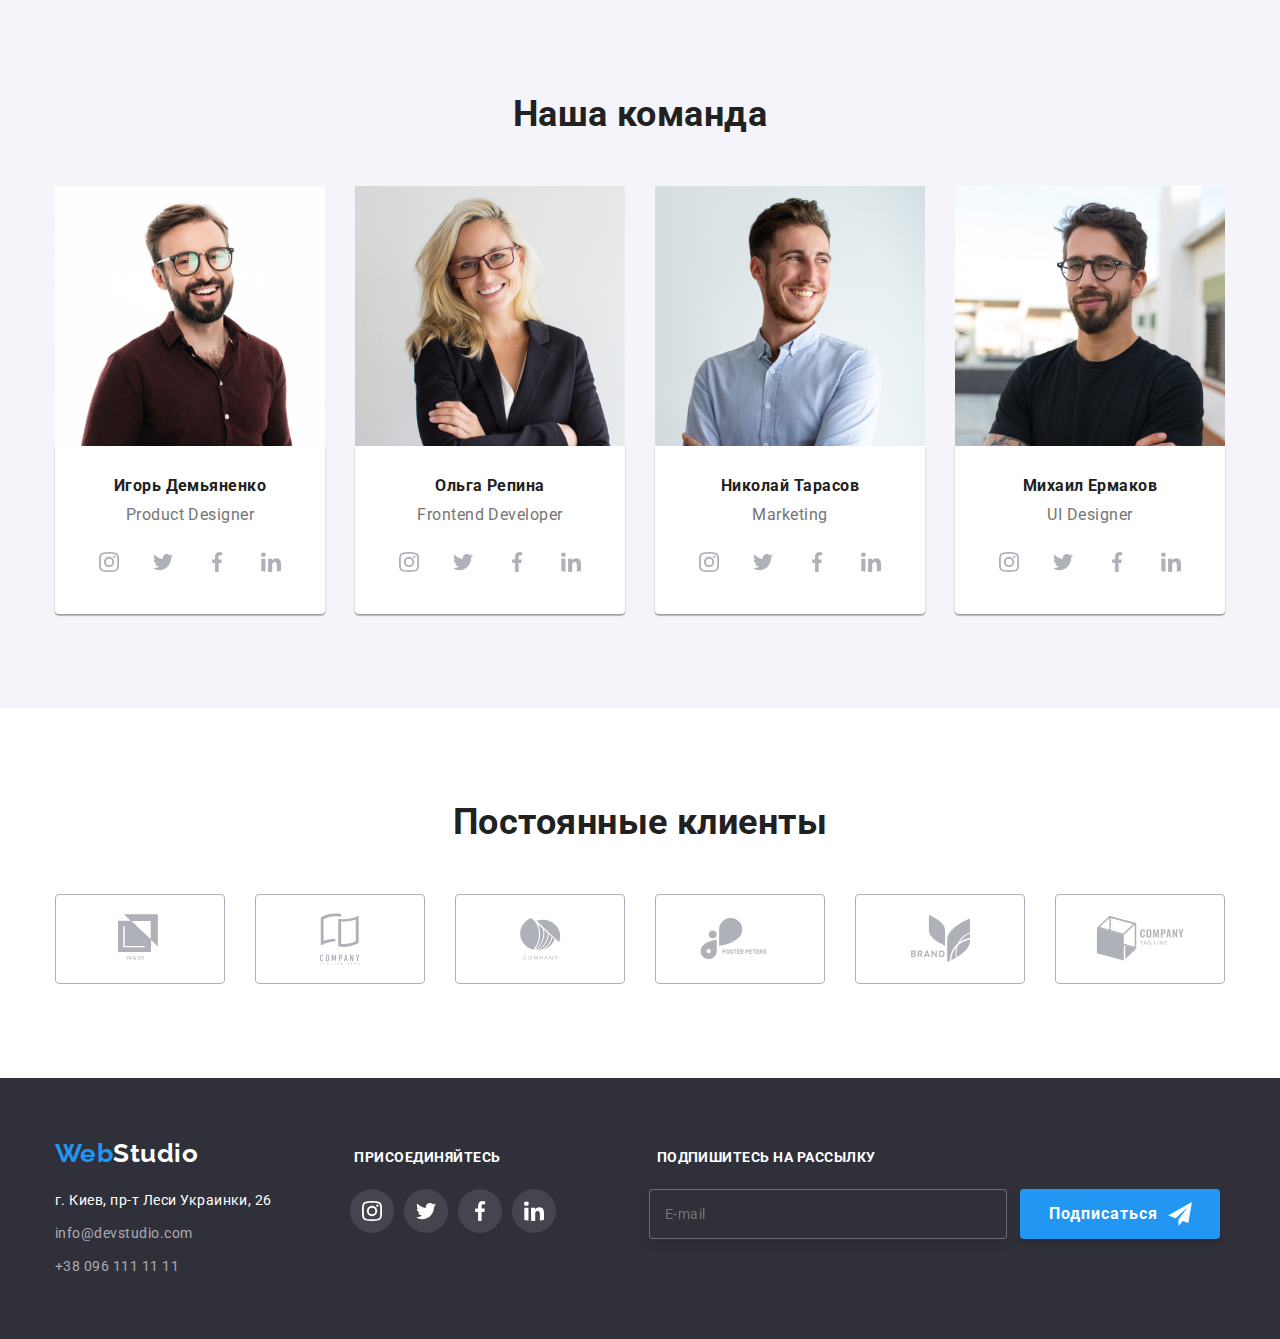
==== commit 84ce6be6: "is finished" ====
--- a/index.html
+++ b/index.html
@@ -9,6 +9,7 @@
     <link
         href="https://fonts.googleapis.com/css2?family=Raleway:wght@700&family=Roboto:ital,wght@0,100;0,300;0,400;0,500;0,700;0,900;1,100;1,300;1,400;1,500;1,700;1,900&display=swap"
         rel="stylesheet">
+    
     <link rel="stylesheet" href="./CSS/styles.css">
 </head>
 <body>
@@ -81,7 +82,7 @@
                         </use>
                     </svg>
                     <h3 class="font-caps">Внимание к деталям</h3>
-                    <span>Идейные соображения, а также начало повседневной работы по формированию позиции.</span>
+                    <p>Идейные соображения, а также начало повседневной работы по формированию позиции.</p>
                 </li>
                 <li>
                     <svg class="icon-advantages">
@@ -89,7 +90,7 @@
                         </use>
                     </svg>
                     <h3 class="font-caps">Пунктуальность</h3>
-                    <span>Задача организации, в особенности же рамки и место обучения кадров влечет за собой.</span>
+                    <p>Задача организации, в особенности же рамки и место обучения кадров влечет за собой.</p>
                 </li>
                 <li>
                     <svg class="icon-advantages">
@@ -97,7 +98,7 @@
                         </use>
                     </svg>
                     <h3 class="font-caps">Планирование</h3>
-                    <span>Равным образом консультация с широким активом в значительной степени обуславливает.</span>
+                    <p>Равным образом консультация с широким активом в значительной степени обуславливает.</p>
                 </li>
                 <li>
                     <svg class="icon-advantages">
@@ -105,7 +106,7 @@
                         </use>
                     </svg>
                     <h3 class="font-caps">Современные технологии</h3>
-                    <span>Значимость этих проблем настолько очевидна, что реализация плановых заданий.</span>
+                    <p>Значимость этих проблем настолько очевидна, что реализация плановых заданий.</p>
                 </li>
             </ul>
           </section>
@@ -117,15 +118,15 @@
             <ul class="business-list">
               <li>
                 <img src="./img/main/algorythm.png" width="370" alt="">
-                <span class="font-caps flex-blocks-centred">десктопные приложения</span>
+                <p class="font-caps flex-blocks-centred">десктопные приложения</p>
               </li>
                 <li>
                     <img src="./img/main/phone.png" width="370" alt="">
-                    <span class="font-caps flex-blocks-centred">мобильные приложения</span>
+                    <p class="font-caps flex-blocks-centred">мобильные приложения</p>
                 </li>
                 <li>
                     <img src="./img/main/paint.png" width="370" alt="">
-                    <span class="font-caps flex-blocks-centred">дизайнерские решения</span>
+                    <p class="font-caps flex-blocks-centred">дизайнерские решения</p>
                 </li>
             </ul>
           </section>
@@ -138,7 +139,7 @@
                      <img src="./img/main/lukyanenko.jpg" width="270" alt="Лукьяненко">
                         <div class="team-item">
                          <b>Игорь Демьяненко</b>
-                         <span>Product Designer</span>
+                         <p>Product Designer</p>
                          <ul class="social-links">
                              <li> 
                                 <a href="#">
@@ -179,7 +180,7 @@
                      <img src="./img/main/repina.jpg" width="270" alt="Репина">
                     <div class="team-item">
                      <b>Ольга Репина</b>
-                     <span>Frontend Developer</span>
+                     <p>Frontend Developer</p>
                     <ul class="social-links">
                         <li>
                             <a href="#">
@@ -220,7 +221,7 @@
                      <img src="./img/main/tarasov.jpg" width="270" alt="Тарасов">
                     <div class="team-item"> 
                          <b>Николай Тарасов</b>
-                         <span>Marketing</span>
+                         <p>Marketing</p>
                         <ul class="social-links">
                             <li>
                                 <a href="">
@@ -261,7 +262,7 @@
                     <img src="./img/main/ermakov.jpg" width="270" alt="Ермаков">
                   <div class="team-item">
                      <b>Михаил Ермаков</b>
-                     <span>UI Designer</span>
+                     <p>UI Designer</p>
                     <ul class="social-links">
                         <li> 
                             <a href="#">
@@ -410,15 +411,15 @@
         </ul>
 
         <form>
-            <input class="email-footer"  type="email" name="email" placeholder="    E-mail" />
-            <button type="submit" class="send-btn">
-            <section class="flex-blocks-centred">
-                <span class="send">Подписаться</span>
+            <input class="email-footer"  type="email" name="email" placeholder="E-mail" />
+            <button type="submit" class="send-btn button-style">
+            <div class="flex-blocks-centred">
+                <p class="send">Подписаться</p>
                 <svg class="icon-send" width="24" height="24">
                     <use href="./img/sprite.svg#icon-send">
                     </use>
                 </svg>
-            </section>
+            </div>
             </button>
         </form>
      </div> 
@@ -436,38 +437,61 @@
         
 
         <form name="contact-form" class="contact-form">
-            <h3 class="contact-heading">Оставьте свои данные, мы Вам перезвоним</h3>
+            <p class="contact-heading">Оставьте свои данные, мы Вам перезвоним</p>
 
-         <section class="contact-form-wrap">
-            
-
-            <label for="name" class="name">
+         <div class="contact-form-wrap">
+            
+            
+            <label for="name">
                Имя 
-               <input type="text" name="name" id="name" placeholder="">
+               <input type="text" name="name" placeholder="">
+                <span class="icon-contact-form-wrap">
+                <svg class="icon-contact-form" width="14" height="14">
+                   <use href="./img/sprite.svg#icon-name">
+                   </use>
+                 </svg></span>
             </label>
 
-            <label for="tel" class="tel">
+            <label for="tel">
                 Телефон
-                <input type="tel" name="tel" id="tel" placeholder="">
+                
+                <input type="tel" name="tel" placeholder="">
+                <span class="icon-contact-form-wrap">
+                  <svg class="icon-contact-form" width="14" height="14">
+                    <use href="./img/sprite.svg#icon-tel">
+                    </use>
+                  </svg>
+                </span>
             </label>
-            <label for="email" class="email">
+            <label for="email">
                 Почта
-                <input type="email" name="email" id="email" placeholder="">
+                
+                <input type="email" name="email" placeholder="">
+                <span class="icon-contact-form-wrap">
+                 <svg class="icon-contact-form" width="14" height="14">
+                    <use href="./img/sprite.svg#icon-mail">
+                    </use>
+                 </svg>
+                </span>
             </label>
             <label for="comments">
                 Комментарий
-            <textarea name="comments" id="comments" cols="30" rows="10" placeholder="Введите текст"></textarea>
+            <textarea class="comments" name="comments" placeholder="Введите текст"></textarea>
             </label>
-         </section>
-          <div class="confirmation flex-blocks-centred">
-                <svg class="icon-mail">
-                <use href="./img/sprite.svg#icon-confirm">
-                </use>
-            </svg>
-            <span>Соглашаюсь с рассылкой и принимаю <a href="">Условия договора</a></span>
          </div>
-            <button type="submit" class="contact-form-btn"> Отправить </button>
-         
+           
+                <!-- <svg class="icon-confirm" width="16" height="16"> -->
+                <!-- <use href="./img/sprite.svg#icon-confirm"> -->
+                <!-- </use> -->
+                <!-- </svg> -->
+            <input type="checkbox" name="confirm" id="confirm" class="confirm visually-hidden">
+             <label for="confirm" class="confirmation flex-blocks-centred">
+                Соглашаюсь с рассылкой и принимаю <a href=""> Условия договора</a>
+            </label>
+           
+            
+            <button type="submit" class="contact-form-btn button-style"> Отправить </button>
+           
           
         </form>
     </div>
--- a/CSS/styles.css
+++ b/CSS/styles.css
@@ -14,6 +14,7 @@
 	--address-color: #757575;
 	--fontsize-header-footer-advantage: 14px;
 	--fontsize-team-projectsdesc-buttons: 16px;
+	
 }
 
 /* глобальные настройки и сброс по умолчанию*/
@@ -26,19 +27,20 @@
 	padding: 0px;
 }
 
+
 :visited {
-	color: inherit;
-	
-}
+	color: inherit;	
+}
+
 li {
 	list-style: none;
 }
+
 a {
 	text-decoration: none;
-	display: block;
-	
-}
-a, button {
+	display: block;	
+}
+a, button, input, textarea {
 	transition: 250ms cubic-bezier(0.4, 0, 0.2, 1);
 }
 
@@ -53,7 +55,6 @@
 	font-weight: normal;
 	
 	font-size: var(--fontsize-team-projectsdesc-buttons);
-	/* background-color: var(--background-basic-color); */
 }
 /* ======= класс, который прячет ====== */
 .visually-hidden {
@@ -113,13 +114,8 @@
 	font-style: var(--font-style);
 	letter-spacing: 0.06em;
 	font-size: 16px;
-
     border: 0px;
 	border-radius: 4px;
-	background: var(--hover-web-color);
-    box-shadow: 0px 4px 4px rgba(0, 0, 0, 0.15);
-    color: var(--accent-color);
-
 	cursor: pointer;
 }
 
@@ -166,6 +162,8 @@
     border: 1px solid rgba(0, 0, 0, 0.1);
 	border-radius: 50%;
 	cursor: pointer;
+	color: black;
+	transition: color 250ms cubic-bezier(0.4, 0, 0.2, 1);
 }
 .is-hidden {
 	visibility: 0;
@@ -194,18 +192,31 @@
     line-height: 1.17;
     letter-spacing: 0.01em;
     color: #757575;
-
-}
-
-
-
-input[placeholder]{
+	fill: var(--font-heading-color);
+
+}
+
+
+
+.contact-form input[placeholder]{
 	padding-left: 38px;
 }
 
 textarea[placeholder]{
-	padding: 12px 16px;
-}
+padding: 12px 16px;
+	
+font-size: 14px;
+line-height: 1.14;
+letter-spacing: 0.01em;
+
+color: rgba(117, 117, 117, 0.5);
+}
+
+.comments:focus::placeholder,
+.comments::placeholder {
+  color: rgba(117, 117, 117, 0.5);
+}
+
 textarea{
 	display: block;
 	width: 448px;
@@ -214,6 +225,7 @@
     border: 1px solid rgba(33, 33, 33, 0.2);
     box-sizing: border-box;
     border-radius: 4px;
+	resize: none;
 }
 
 .contact-form input{
@@ -226,72 +238,64 @@
 
 	border: 1px solid rgba(33, 33, 33, 0.2);
     border-radius: 4px;
-}
-.contact-form label {
+	
+}
+.contact-form-wrap label {
 	position: relative;
-}
-
-.name {
-	--icon-type: url("../img/icon-name.svg");
-}
-.tel {
-	--icon-type: url("../img/icon-tel.svg");
-}
-.email {
-	--icon-type: url("../img/icon-mail.svg");
-}
-
-.contact-form-wrap label:not(:last-child)::before{
+	
+}
+  
+.icon-contact-form {
 	position: absolute;
 	top: 32px;
-	left: 15px;
-	display: block;
-	
-	content: "";
-	width: 16px;
-	height: 12px;
-	background-image: var(--icon-type);
-	background-repeat: no-repeat;
-	background-size: contain;
-	color: var(--font-heading-color);
-}
+	left: 12px;
+}
+
+
 .confirmation{
 	margin-top: 20px;
 }
-
-.confirmation span{
+.icon-confirm{
+	fill: var(--font-heading-color);
+	margin-right: 8px;
+}
+
+.confirmation {
 	font-size: 14px;
     line-height: 1.7px;
-    /* letter-spacing: 0.03em; */
+    
     color: #757575;
 }
-.confirmation a{
+.confirmation::before{
+	content: "";
+	display: inline-block;
+	width: 16px;
+	height: 16px;
+	margin-right: 7px;
+	
+	background-image: url("../img/icon-confirm.svg");
+	background-position: center;
+	background-repeat: no-repeat;
+	border-radius: 2px;
+}
+
+.confirmation a {
 	display: inline-block;
     color: var(--hover-web-color);
 	text-decoration: underline;
-}
-.contact-form-btn{
+	margin-left: 0.3rem;
+}
+.contact-form-btn {
 	min-width: 200px;
     height: 50px;
-	
+	/* line-height: 1.9; */
 	margin-top: 30px; 
 	margin-bottom: 40px;
 	margin-left: 164px;
-	font-weight: bold;
-    line-height: 1.9;
-    letter-spacing: 0.06em;
-	font-family: var(--font-family);
-	font-style: var(--font-style);
-	letter-spacing: 0.06em;
-	font-size: 16px;
-
-    border: 0px;
-	border-radius: 4px;
+	
 	background: var(--hover-web-color);
     box-shadow: 0px 4px 4px rgba(0, 0, 0, 0.15);
     color: var(--accent-color);
-
-	cursor: pointer;
 }
 
 
@@ -306,7 +310,7 @@
 header {
 	display: flex;
 	align-items: center;
-	/* justify-content: space-between; */
+	
 	padding: 25px 0;
 	font-weight: 500;
 	line-height: 1;
@@ -450,6 +454,7 @@
     width: 358px;
     height: 50px;
     margin-left: 93px;
+	padding: 15px;
 
     border: 1px solid rgba(255, 255, 255, 0.3);
     filter: drop-shadow(0px 4px 4px rgba(0, 0, 0, 0.15));
@@ -466,23 +471,12 @@
 	min-width: 200px;
     height: 50px;
 	margin-left: 10px;
-	
-    
-	font-weight: bold;
-    line-height: 1.9;
-    letter-spacing: 0.06em;
-	font-family: var(--font-family);
-	font-style: var(--font-style);
-	letter-spacing: 0.06em;
-	font-size: 16px;
-
-	border-radius: 4px;
+	line-height: 1.9;
+	
 	background: var(--hover-web-color);
     box-shadow: 0px 4px 4px rgba(0, 0, 0, 0.15);
     color: var(--accent-color);
 
-	cursor: pointer;
-	
 }
 
 .icon-send {
@@ -535,6 +529,38 @@
 .contacts:focus {
 	color: var(--hover-web-color);
 	fill: var(--hover-web-color);
+}
+.contact-form input:focus,
+.contact-form textarea:focus
+ {
+     border: 1px solid var(--hover-web-color);
+	 outline: none; 
+	
+}
+.contact-form input:focus + span {
+     color: var(--hover-web-color);
+	 outline: none;
+	 
+}
+
+.icon-contact-form-wrap {
+	color: var(--font-heading-color);
+	transition: color 250ms cubic-bezier(0.4, 0, 0.2, 1);
+	fill: currentColor;
+}
+
+.contact-form-btn:hover,
+.contact-form-btn:focus {
+	background-color:  #188CE8;
+}
+.confirm:checked + .confirmation::before{
+	background-image: url("../img/icon-confirmed.svg");
+	background-color: var(--hover-web-color);
+}
+
+.modal-close-btn:hover {
+	color :var(--hover-web-color);
+	fill: currentColor;
 }
 
 /* =========== social links icons ======= */
@@ -619,10 +645,9 @@
 
 /* ============ НАШИ ПРЕИМУЩЕСТВА =============== */
 .advantages {
-	padding: 94px 0;
-	
-	/* background-color: var(--background-basic-color); */
-}
+	padding: 94px 0;	
+	}
+
 .advantages-list {
 	
 	display: flex;
@@ -786,17 +811,10 @@
 
 	font-weight: 500;
 	line-height: 1.62;
-	font-family: inherit;
-	font-style: inherit;
-	letter-spacing: inherit;
-	font-size: inherit;
-	
-	border-radius: 4px;
-	border: 0px;
+	
 	color: var(--font-heading-color);
 	background-color: var(--background-team-button-color);
 
-	cursor: pointer;
 }
 
 .filter li:not(:last-child) {
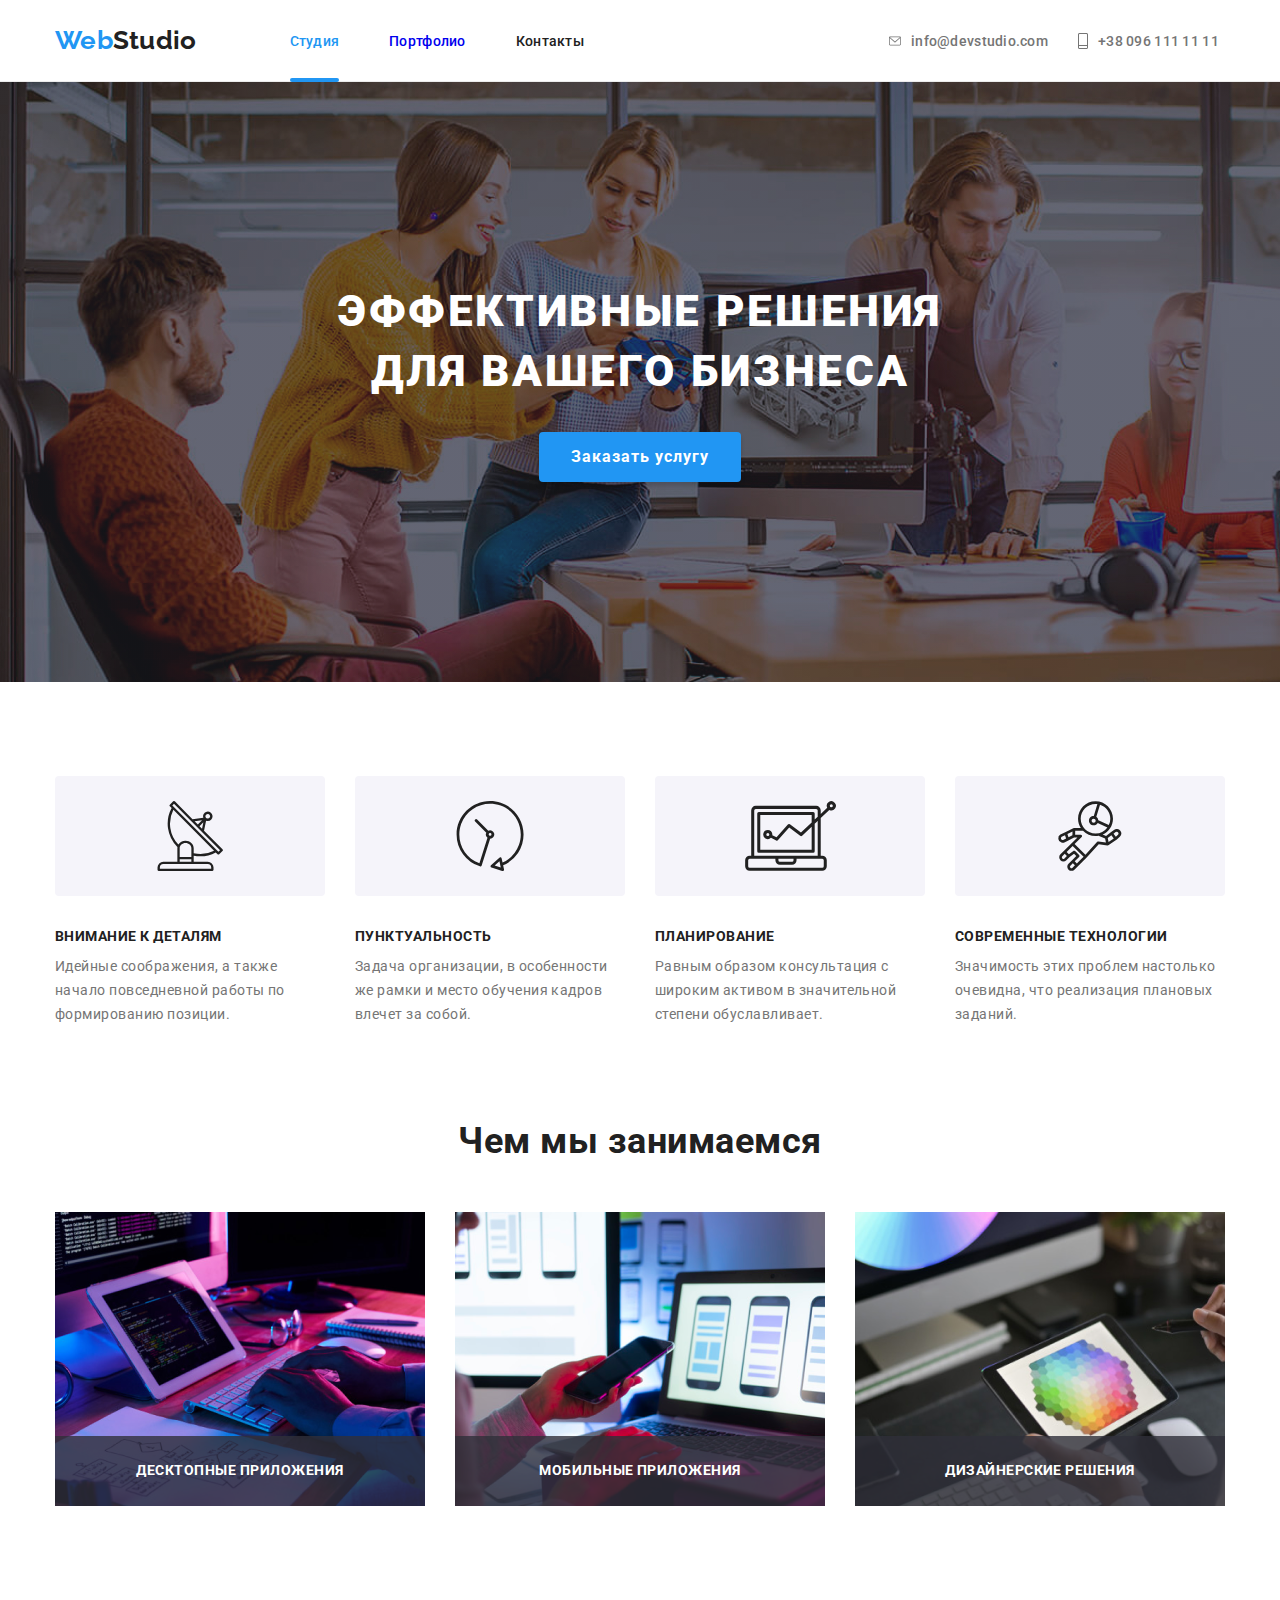
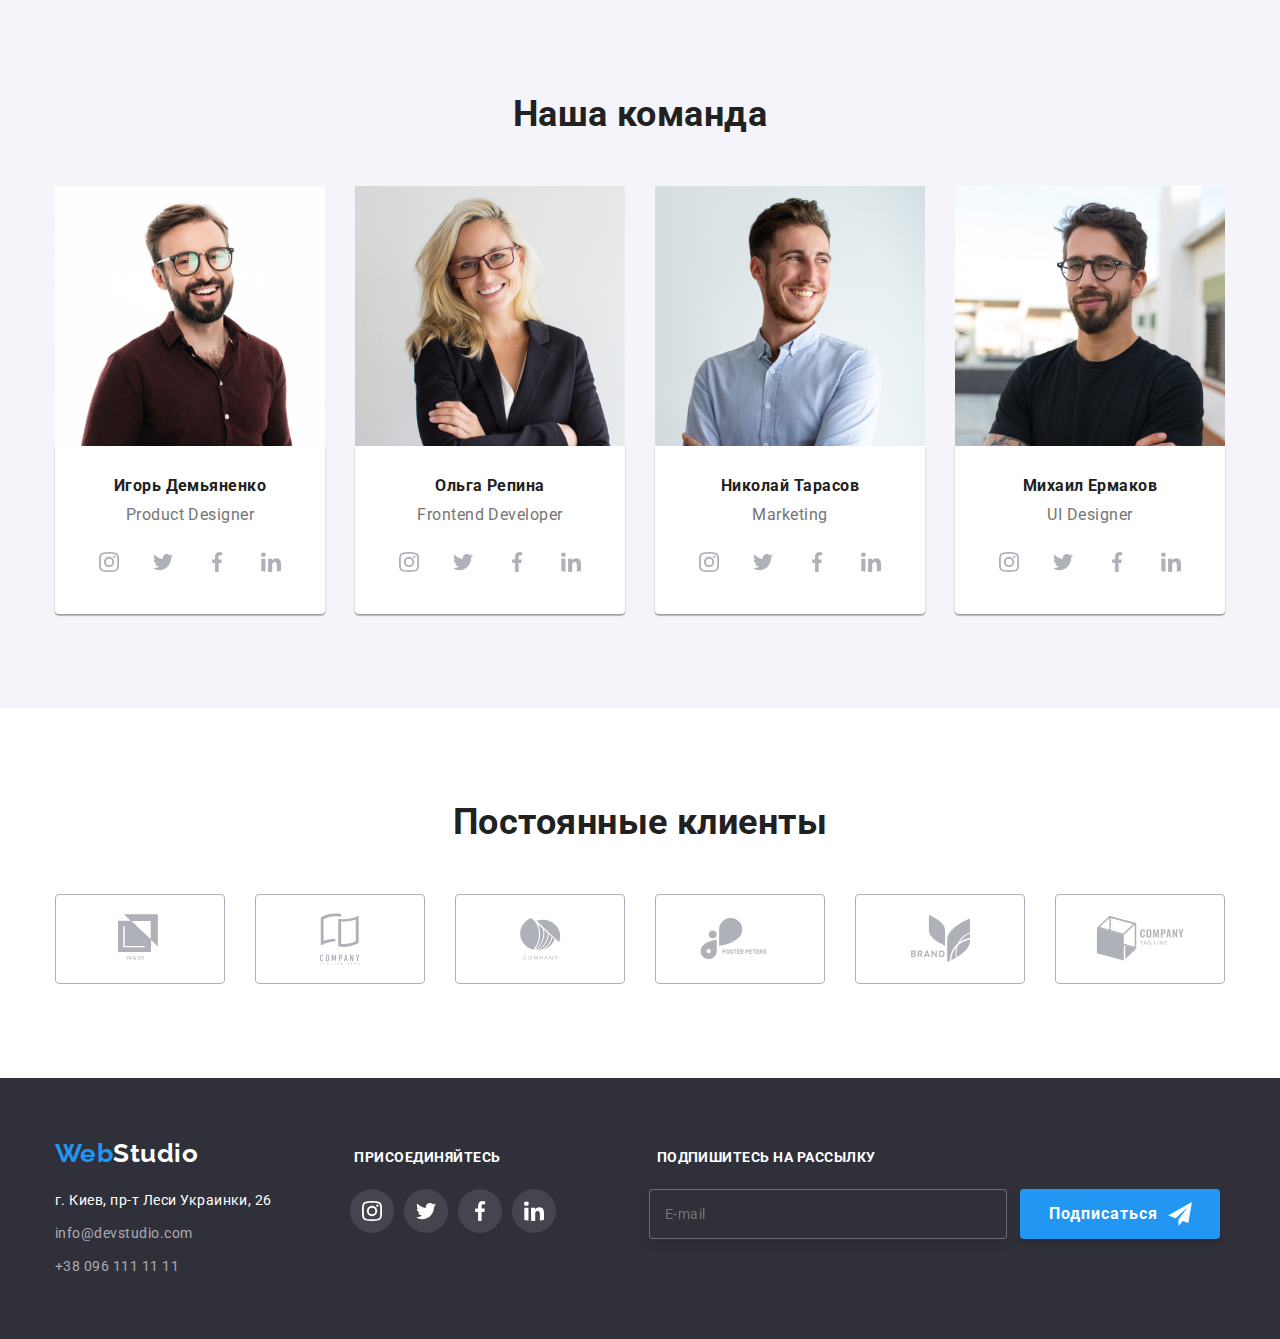
==== commit 0dc2994a: "added is-hidden" ====
--- a/index.html
+++ b/index.html
@@ -9,8 +9,8 @@
     <link
         href="https://fonts.googleapis.com/css2?family=Raleway:wght@700&family=Roboto:ital,wght@0,100;0,300;0,400;0,500;0,700;0,900;1,100;1,300;1,400;1,500;1,700;1,900&display=swap"
         rel="stylesheet">
-    
     <link rel="stylesheet" href="./CSS/styles.css">
+    
 </head>
 <body>
     <div class="header-container">
@@ -413,19 +413,19 @@
         <form>
             <input class="email-footer"  type="email" name="email" placeholder="E-mail" />
             <button type="submit" class="send-btn button-style">
-            <div class="flex-blocks-centred">
-                <p class="send">Подписаться</p>
+            <span class="flex-blocks-centred">
+                <span class="send">Подписаться</span>
                 <svg class="icon-send" width="24" height="24">
                     <use href="./img/sprite.svg#icon-send">
                     </use>
                 </svg>
-            </div>
+            </span>
             </button>
         </form>
      </div> 
     </footer>
 </div>
-<div class="backdrop" data-modal>
+<div class="backdrop is-hidden" data-modal>
     <div class="modal">
         <button type="button" class="modal-close-btn" data-modal-close>
             <svg class="icon-modal-close" width="11" height="11">
@@ -442,7 +442,7 @@
          <div class="contact-form-wrap">
             
             
-            <label for="name">
+            <label>
                Имя 
                <input type="text" name="name" placeholder="">
                 <span class="icon-contact-form-wrap">
@@ -452,7 +452,7 @@
                  </svg></span>
             </label>
 
-            <label for="tel">
+            <label>
                 Телефон
                 
                 <input type="tel" name="tel" placeholder="">
@@ -463,7 +463,7 @@
                   </svg>
                 </span>
             </label>
-            <label for="email">
+            <label>
                 Почта
                 
                 <input type="email" name="email" placeholder="">
@@ -474,16 +474,13 @@
                  </svg>
                 </span>
             </label>
-            <label for="comments">
+            <label>
                 Комментарий
             <textarea class="comments" name="comments" placeholder="Введите текст"></textarea>
             </label>
          </div>
-           
-                <!-- <svg class="icon-confirm" width="16" height="16"> -->
-                <!-- <use href="./img/sprite.svg#icon-confirm"> -->
-                <!-- </use> -->
-                <!-- </svg> -->
+
+                
             <input type="checkbox" name="confirm" id="confirm" class="confirm visually-hidden">
              <label for="confirm" class="confirmation flex-blocks-centred">
                 Соглашаюсь с рассылкой и принимаю <a href=""> Условия договора</a>
--- a/CSS/styles.css
+++ b/CSS/styles.css
@@ -166,7 +166,7 @@
 	transition: color 250ms cubic-bezier(0.4, 0, 0.2, 1);
 }
 .is-hidden {
-	visibility: 0;
+	
 	opacity: 0;
 	pointer-events:none;
 }
